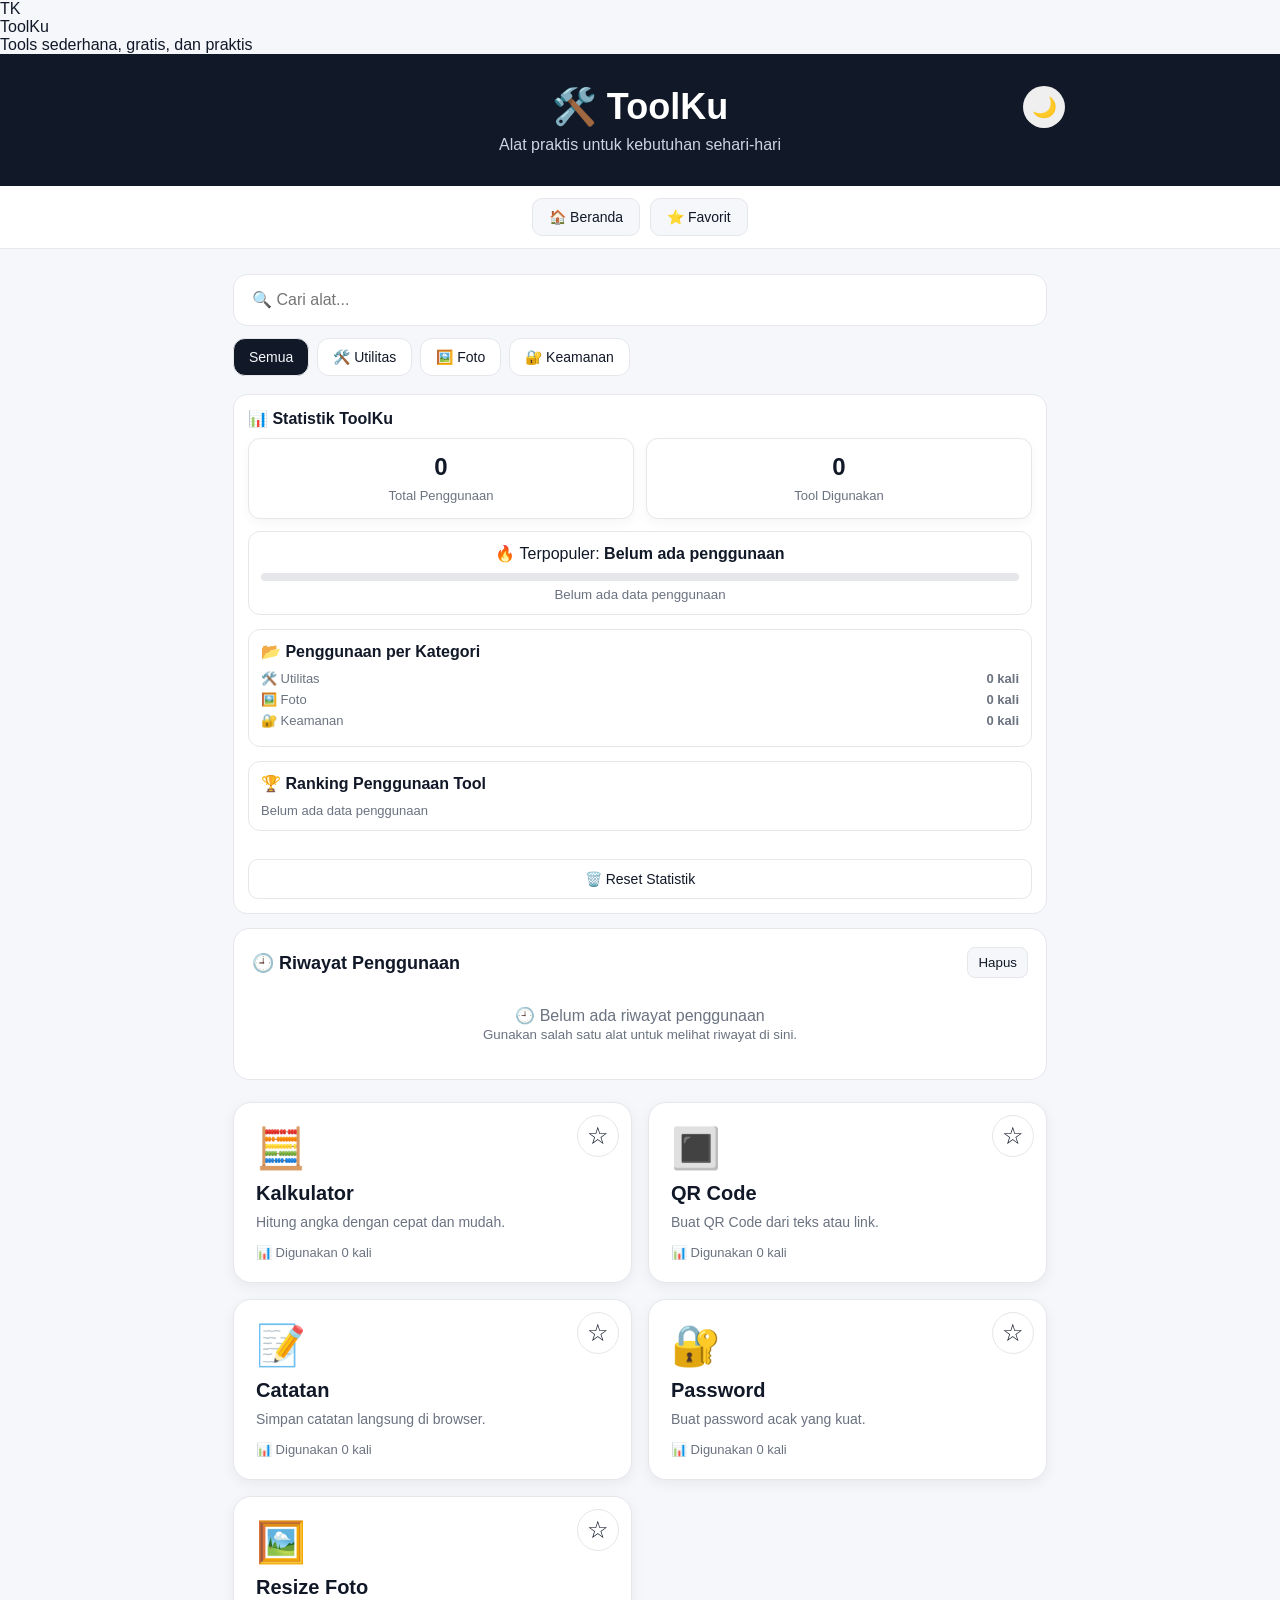
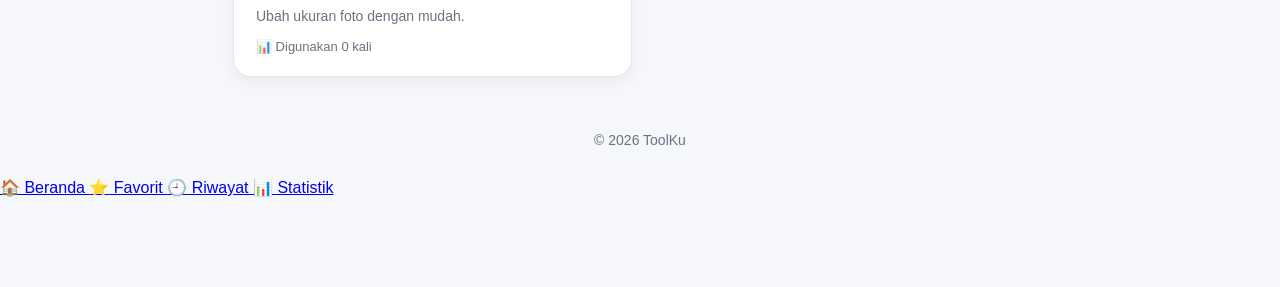
==== index.html @ b7a6a55f "Tambah ranking penggunaan tool" ====
<!DOCTYPE html>
<html lang="id">
<head>
<link rel="manifest" href="manifest.json">
<meta charset="UTF-8">
<meta name="viewport" content="width=device-width, initial-scale=1.0">
<title>ToolKu - Alat Praktis Online</title>

<style>
*{box-sizing:border-box}

:root{
    --bg:#f5f7fb;
    --card:#ffffff;
    --text:#111827;
    --muted:#6b7280;
    --border:#e5e7eb;
    --header:#111827;
}

body.dark{
    --bg:#0f172a;
    --card:#1e293b;
    --text:#f8fafc;
    --muted:#cbd5e1;
    --border:#334155;
    --header:#020617;
}

body{
    margin:0;
    font-family:Arial,sans-serif;
    background:var(--bg);
    color:var(--text);
    transition:.25s;
}

header{
    background:var(--header);
    color:white;
    padding:32px 20px;
    text-align:center;
}

.top{
    max-width:850px;
    margin:auto;
    position:relative;
}

header h1{
    margin:0;
    font-size:36px;
}

header p{
    margin:8px 0 0;
    color:#cbd5e1;
}

#theme{
    position:absolute;
    right:0;
    top:0;
    border:0;
    border-radius:50%;
    width:42px;
    height:42px;
    font-size:20px;
    cursor:pointer;
}

.nav-menu{
    display:flex;
    justify-content:center;
    gap:10px;
    padding:12px 18px;
    background:var(--card);
    border-bottom:1px solid var(--border);
    position:sticky;
    top:0;
    z-index:100;
}

.nav-menu a,
.nav-menu button{
    padding:10px 16px;
    border:1px solid var(--border);
    border-radius:10px;
    background:var(--bg);
    color:var(--text);
    text-decoration:none;
    font-size:14px;
    cursor:pointer;
}

.nav-menu a:hover,
.nav-menu button:hover{
    background:var(--text);
    color:var(--bg);
}

.container{
    max-width:850px;
    margin:auto;
    padding:25px 18px;
}

.search{
    width:100%;
    padding:16px 18px;
    border:1px solid var(--border);
    border-radius:14px;
    font-size:16px;
    margin-bottom:12px;
    outline:none;
    background:var(--card);
    color:var(--text);
}

.filter-favorit{
    width:100%;
    padding:13px;
    margin-bottom:22px;
    border:1px solid var(--border);
    border-radius:12px;
    background:var(--card);
    color:var(--text);
    font-size:15px;
    cursor:pointer;
}

.filter-favorit.aktif{
    background:var(--text);
    color:var(--bg);
}

.kategori{
    display:flex;
    gap:8px;
    overflow-x:auto;
    margin-bottom:14px;
    padding-bottom:4px;
}

.kategori-btn{
    flex:0 0 auto;
    padding:10px 15px;
    border:1px solid var(--border);
    border-radius:12px;
    background:var(--card);
    color:var(--text);
    font-size:14px;
    cursor:pointer;
}

.kategori-btn.aktif{
    background:var(--text);
    color:var(--bg);
}

.terakhir{
    display:none;
    margin-bottom:10px;
    padding:10px 12px;
    border:1px solid var(--border);
    border-radius:10px;
    background:var(--card);
    color:var(--text);
    font-size:13px;
}

.dashboard{
    margin-bottom:14px;
    padding:14px;
    border:1px solid var(--border);
    border-radius:14px;
    background:var(--card);
    color:var(--text);
}

.dashboard h2{
    margin:0 0 10px;
    font-size:16px;
}

.dashboard-grid{
    display:grid;
    grid-template-columns:1fr 1fr;
    gap:12px;
}

.dashboard-card{
    padding:14px;
    border:1px solid var(--border);
    border-radius:12px;
    text-align:center;
    background:var(--card);
    box-shadow:0 4px 12px rgba(0,0,0,.04);
    transition:transform .2s ease, box-shadow .2s ease;
}

.dashboard-card:hover{
    transform:translateY(-2px);
    box-shadow:0 7px 18px rgba(0,0,0,.08);
}

.dashboard-card strong{
    display:block;
    font-size:24px;
    margin-bottom:5px;
}

.dashboard-card span{
    color:var(--muted);
    font-size:13px;
}

.reset-statistik{
    width:100%;
    margin-top:14px;
    padding:11px;
    border:1px solid var(--border);
    border-radius:10px;
    background:var(--card);
    color:var(--text);
    font-size:14px;
    cursor:pointer;
}

.reset-statistik:hover{
    background:var(--text);
    color:var(--bg);
}

.riwayat{
    display:none;
    margin-bottom:22px;
    padding:18px;
    border:1px solid var(--border);
    border-radius:16px;
    background:var(--card);
    color:var(--text);
}

.riwayat-header{
    display:flex;
    justify-content:space-between;
    align-items:center;
    margin-bottom:10px;
}

.riwayat-header h2{
    margin:0;
    font-size:18px;
}

.riwayat-header button{
    border:1px solid var(--border);
    border-radius:8px;
    padding:7px 10px;
    background:var(--bg);
    color:var(--text);
    cursor:pointer;
}

.riwayat-item{
    display:flex;
    justify-content:space-between;
    align-items:center;
    padding:10px 0;
    border-bottom:1px solid var(--border);
}

.riwayat-item:last-child{
    border-bottom:none;
}

.riwayat-item a{
    color:var(--text);
    text-decoration:none;
    font-weight:bold;
}

.riwayat-waktu{
    color:var(--muted);
    font-size:12px;
}

.populer{
    margin-bottom:22px;
    padding:18px;
    border:1px solid var(--border);
    border-radius:16px;
    background:var(--card);
    color:var(--text);
}

.populer h2{
    margin:0 0 14px;
    font-size:18px;
}

.populer-item{
    display:flex;
    justify-content:space-between;
    align-items:center;
    padding:10px 0;
    border-bottom:1px solid var(--border);
}

.populer-item:last-child{
    border-bottom:none;
}

.populer-item a{
    color:var(--text);
    text-decoration:none;
    font-weight:bold;
}

.populer-jumlah{
    color:var(--muted);
    font-size:13px;
}

.tools{
    display:grid;
    grid-template-columns:repeat(2,1fr);
    gap:16px;
}

.tool{
    display:block;
    background:var(--card);
    padding:22px;
    border:1px solid var(--border);
    border-radius:18px;
    text-decoration:none;
    color:var(--text);
    box-shadow:0 4px 14px rgba(0,0,0,.06);
    transition:.2s;
    position:relative;
}

.favorit{
    position:absolute;
    top:12px;
    right:12px;
    width:42px;
    height:42px;
    padding:0;
    margin:0;
    display:flex;
    align-items:center;
    justify-content:center;
    border:1px solid var(--border);
    border-radius:50%;
    background:var(--card);
    color:var(--text);
    font-size:24px;
    line-height:1;
    cursor:pointer;
    z-index:10;
}

.favorit.aktif{
    color:#f59e0b;
}

.tool:hover{
    transform:translateY(-4px);
    box-shadow:0 9px 22px rgba(0,0,0,.12);
}

.icon{
    font-size:40px;
    margin-bottom:10px;
}

.tool h2{
    margin:0 0 7px;
    font-size:20px;
}

.tool p{
    margin:0;
    color:var(--muted);
    font-size:14px;
    line-height:1.5;
}

.statistik{
    margin-top:12px;
    font-size:13px;
    color:var(--muted);
}

footer{
    text-align:center;
    padding:30px 20px;
    color:var(--muted);
    font-size:14px;
}

@media(max-width:600px){
    .nav-menu{
        display:none;
        gap:8px;
        padding:10px 12px;
        position:static;
    }

    .nav-menu a,
    .nav-menu button{
        flex:1;
        text-align:center;
        padding:10px 8px;
        font-size:13px;
    }

    .tools{
        grid-template-columns:1fr;
        gap:12px;
    }

    .tool{
        padding:16px;
        border-radius:16px;
    }

    header h1{
        font-size:30px;
    }

    #theme{
        right:10px;
    }
}

/* Ruang aman untuk bottom navigation */
body{
    padding-bottom:90px;
}
</style>
<link rel="stylesheet" href="splash.css">
<link rel="stylesheet" href="bottom-nav.css">
<style>
html{
    scroll-behavior:smooth;
}
</style>
</head>

<body>
<div id="splashScreen">
    <div class="splash-logo">TK</div>
    <div class="splash-title">ToolKu</div>
    <div class="splash-text">Tools sederhana, gratis, dan praktis</div>
</div>

<header>
<div class="top">
    <button id="theme" onclick="ubahTema()">🌙</button>
    <h1>🛠️ ToolKu</h1>
    <p>Alat praktis untuk kebutuhan sehari-hari</p>
</div>
</header>

<nav class="nav-menu">
    <a href="index.html">🏠 Beranda</a>
    <button onclick="tampilkanFavorit()">⭐ Favorit</button>
</nav>

<div class="container">

<input
    type="text"
    id="search"
    class="search"
    placeholder="🔍 Cari alat..."
    oninput="cariTool()"
>

<div class="kategori">
    <button class="kategori-btn aktif" onclick="filterKategori('semua', this)">Semua</button>
    <button class="kategori-btn" onclick="filterKategori('utilitas', this)">🛠️ Utilitas</button>
    <button class="kategori-btn" onclick="filterKategori('foto', this)">🖼️ Foto</button>
    <button class="kategori-btn" onclick="filterKategori('keamanan', this)">🔐 Keamanan</button>
</div>

<a id="terakhir" class="terakhir" href="#"></a>

<div id="dashboard" class="dashboard">
    <h2>📊 Statistik ToolKu</h2>
    <div class="dashboard-grid">
        <div class="dashboard-card">
            <strong id="totalPenggunaan">0</strong>
            <span>Total Penggunaan</span>
        </div>
        <div class="dashboard-card">
            <strong id="jumlahToolDipakai">0</strong>
            <span>Tool Digunakan</span>
        </div>
    </div>

    <div id="toolTerpopulerDashboard" style="margin:12px 0 14px;padding:12px;border:1px solid var(--border);border-radius:12px;text-align:center;color:var(--text);">
        🔥 Terpopuler: <strong>Belum ada penggunaan</strong>
        <div style="margin-top:10px;height:8px;border-radius:8px;background:var(--border);overflow:hidden;">
            <div id="progressToolTerpopuler" style="width:0%;height:100%;border-radius:8px;background:currentColor;transition:width .3s ease;"></div>
        </div>
        <small id="persentaseToolTerpopuler" style="display:block;margin-top:6px;color:var(--muted);">Belum ada data penggunaan</small>
    </div>

    <div id="statistikKategori" style="margin:12px 0 14px;padding:12px;border:1px solid var(--border);border-radius:12px;color:var(--text);">
        <strong>📂 Penggunaan per Kategori</strong>
        <div id="daftarStatistikKategori" style="margin-top:10px;color:var(--muted);font-size:13px;">
            Belum ada data penggunaan
        </div>
    </div>

    <div id="rankingToolDashboard" style="margin:12px 0 14px;padding:12px;border:1px solid var(--border);border-radius:12px;color:var(--text);">
        <strong>🏆 Ranking Penggunaan Tool</strong>
        <div id="daftarRankingTool" style="margin-top:10px;color:var(--muted);font-size:13px;">
            Belum ada data penggunaan
        </div>
    </div>

    <button class="reset-statistik" onclick="resetStatistik()">
        🗑️ Reset Statistik
    </button>
</div>

<div id="riwayat" class="riwayat">
    <div class="riwayat-header">
        <h2>🕘 Riwayat Penggunaan</h2>
        <button onclick="hapusRiwayat()">Hapus</button>
    </div>
    <div id="daftarRiwayat"></div>
</div>

<div id="populer" class="populer">
    <h2>🔥 Paling Sering Digunakan</h2>
    <div id="daftarPopuler"></div>
</div>

<div id="pesanTidakDitemukan" style="display:none;text-align:center;padding:25px 15px;color:var(--muted);">
    🔎 Alat tidak ditemukan<br>
    <small>Coba kata kunci lain.</small>
</div>

<div class="tools">

<a href="kalkulator.html" class="tool" data-kategori="utilitas" onclick="catatToolTerakhir('Kalkulator')">
    <button class="favorit" onclick="event.preventDefault(); event.stopPropagation(); toggleFavorit('kalkulator.html', this)">☆</button>
    <div class="icon">🧮</div>
    <h2>Kalkulator</h2>
    <p>Hitung angka dengan cepat dan mudah.</p>
    <div class="statistik" data-statistik="Kalkulator"></div>
</a>

<a href="qrcode.html" class="tool" data-kategori="utilitas" onclick="catatToolTerakhir('QR Code')">
    <button class="favorit" onclick="event.preventDefault(); event.stopPropagation(); toggleFavorit('qrcode.html', this)">☆</button>
    <div class="icon">🔳</div>
    <h2>QR Code</h2>
    <p>Buat QR Code dari teks atau link.</p>
    <div class="statistik" data-statistik="QR Code"></div>
</a>

<a href="catatan.html" class="tool" data-kategori="utilitas" onclick="catatToolTerakhir('Catatan')">
    <button class="favorit" onclick="event.preventDefault(); event.stopPropagation(); toggleFavorit('catatan.html', this)">☆</button>
    <div class="icon">📝</div>
    <h2>Catatan</h2>
    <p>Simpan catatan langsung di browser.</p>
    <div class="statistik" data-statistik="Catatan"></div>
</a>

<a href="password.html" class="tool" data-kategori="keamanan" onclick="catatToolTerakhir('Password')">
    <button class="favorit" onclick="event.preventDefault(); event.stopPropagation(); toggleFavorit('password.html', this)">☆</button>
    <div class="icon">🔐</div>
    <h2>Password</h2>
    <p>Buat password acak yang kuat.</p>
    <div class="statistik" data-statistik="Password"></div>
</a>

<a href="resize.html" class="tool" data-kategori="foto" onclick="catatToolTerakhir('Resize Foto')">
    <button class="favorit" onclick="event.preventDefault(); event.stopPropagation(); toggleFavorit('resize.html', this)">☆</button>
    <div class="icon">🖼️</div>
    <h2>Resize Foto</h2>
    <p>Ubah ukuran foto dengan mudah.</p>
    <div class="statistik" data-statistik="Resize Foto"></div>
</a>

</div>
</div>

<footer>
© 2026 ToolKu
</footer>

<script>
if ("serviceWorker" in navigator) {
    window.addEventListener("load", function() {
        navigator.serviceWorker.register("./service-worker.js")
            .then(function(registration) {
                console.log("ToolKu Service Worker aktif");
                registration.update();
            })
            .catch(function(error) {
                console.error("Service Worker gagal:", error);
            });
    });
}
function aktifkanNav(tombol){
    document.querySelectorAll(".bottom-nav a").forEach(function(item){
        item.classList.remove("active");
    });

    tombol.classList.add("active");
}

window.addEventListener("scroll", function(){
    if(window.scrollY < 50){
        document.querySelectorAll(".bottom-nav a").forEach(function(item, index){
            item.classList.toggle("active", index === 0);
        });
    }
});

function catatToolTerakhir(nama){
    localStorage.setItem("toolTerakhir", nama);

    let riwayat = JSON.parse(
        localStorage.getItem("riwayatTool") || "[]"
    );

    let waktuSekarang = new Date().toLocaleTimeString("id-ID", {
        hour: "2-digit",
        minute: "2-digit"
    });

    if(riwayat.length > 0 && riwayat[0].nama === nama){
        riwayat[0].waktu = waktuSekarang;
    } else {
        riwayat.unshift({
            nama: nama,
            waktu: waktuSekarang
        });
    }

    riwayat = riwayat.slice(0, 10);

    localStorage.setItem(
        "riwayatTool",
        JSON.stringify(riwayat)
    );

    let statistik = JSON.parse(
        localStorage.getItem("statistikTool") || "{}"
    );

    statistik[nama] = (statistik[nama] || 0) + 1;

    localStorage.setItem(
        "statistikTool",
        JSON.stringify(statistik)
    );
}

function resetStatistik(){
    let yakin = confirm(
        "Yakin ingin menghapus semua statistik penggunaan?"
    );

    if(!yakin){
        return;
    }

    localStorage.removeItem("statistikTool");

    tampilkanDashboard();
    tampilkanStatistik();
    tampilkanPopuler();

    alert("Statistik berhasil direset.");
}

function tampilkanRiwayat(){
    let riwayat = JSON.parse(
        localStorage.getItem("riwayatTool") || "[]"
    );

    let kotak = document.getElementById("riwayat");
    let daftar = document.getElementById("daftarRiwayat");

    if(!kotak || !daftar){
        return;
    }

    if(riwayat.length === 0){
        kotak.style.display = "block";
        daftar.innerHTML =
            "<div style='text-align:center;padding:18px 12px;color:var(--muted);'>" +
            "🕘 Belum ada riwayat penggunaan<br>" +
            "<small>Gunakan salah satu alat untuk melihat riwayat di sini.</small>" +
            "</div>";
        return;
    }

    let tujuan = {
        "Kalkulator": "kalkulator.html",
        "QR Code": "qrcode.html",
        "Catatan": "catatan.html",
        "Password": "password.html",
        "Resize Foto": "resize.html"
    };

    let ikon = {
        "Kalkulator": "🧮",
        "QR Code": "🔳",
        "Catatan": "📝",
        "Password": "🔐",
        "Resize Foto": "🖼️"
    };

    kotak.style.display = "block";
    daftar.innerHTML = "";

    riwayat.forEach(function(item, index){
        let baris = document.createElement("div");
        baris.className = "riwayat-item";

        baris.innerHTML =
            "<a href='" + (tujuan[item.nama] || "#") + "'>" +
            (index + 1) + ". " +
            (ikon[item.nama] || "🛠️") + " " +
            item.nama +
            "</a>" +
            "<span class='riwayat-waktu'>" +
            item.waktu +
            "</span>";

        daftar.appendChild(baris);
    });
}

function hapusRiwayat(){
    if(!confirm("Hapus semua riwayat penggunaan?")){
        return;
    }

    localStorage.removeItem("riwayatTool");
    tampilkanRiwayat();
}

function tampilkanDashboard(){
    let statistik = JSON.parse(
        localStorage.getItem("statistikTool") || "{}"
    );

    let total = 0;
    let jumlahTool = 0;

    Object.keys(statistik).forEach(function(nama){
        let jumlah = statistik[nama] || 0;

        if(jumlah > 0){
            total += jumlah;
            jumlahTool++;
        }
    });

    let totalElemen = document.getElementById("totalPenggunaan");
    let jumlahElemen = document.getElementById("jumlahToolDipakai");

    if(totalElemen){
        totalElemen.textContent = total;
    }

    if(jumlahElemen){
        jumlahElemen.textContent = jumlahTool;
    }

    let statistikKategoriElemen = document.getElementById("daftarStatistikKategori");

    if(statistikKategoriElemen){
        let kategori = {
            "🛠️ Utilitas": ["Kalkulator", "QR Code", "Catatan"],
            "🖼️ Foto": ["Resize Foto"],
            "🔐 Keamanan": ["Password"]
        };

        let hasilKategori = [];

        Object.keys(kategori).forEach(function(namaKategori){
            let totalKategori = 0;

            kategori[namaKategori].forEach(function(namaTool){
                totalKategori += statistik[namaTool] || 0;
            });

            hasilKategori.push(
                "<div style='display:flex;justify-content:space-between;margin:6px 0;'>" +
                "<span>" + namaKategori + "</span>" +
                "<strong>" + totalKategori + " kali</strong>" +
                "</div>"
            );
        });

        statistikKategoriElemen.innerHTML = hasilKategori.join("");
    }

    let rankingToolElemen = document.getElementById("daftarRankingTool");

    if(rankingToolElemen){
        let ranking = Object.keys(statistik)
            .filter(function(nama){
                return (statistik[nama] || 0) > 0;
            })
            .sort(function(a, b){
                return (statistik[b] || 0) - (statistik[a] || 0);
            });

        if(ranking.length === 0){
            rankingToolElemen.innerHTML = "Belum ada data penggunaan";
        } else {
            rankingToolElemen.innerHTML = ranking.map(function(nama, index){
                let ikon =
                    index === 0 ? "🥇" :
                    index === 1 ? "🥈" :
                    index === 2 ? "🥉" : "";

                return "<div style='display:flex;justify-content:space-between;align-items:center;margin:7px 0;gap:10px;'>" +
                    "<span>" + ikon + " " + (index + 1) + ". " + nama + "</span>" +
                    "<strong>" + statistik[nama] + " kali</strong>" +
                    "</div>";
            }).join("");
        }
    }

    let terpopulerElemen = document.getElementById("toolTerpopulerDashboard");

    if(terpopulerElemen){
        let namaTerpopuler = null;
        let jumlahTerpopuler = 0;

        Object.keys(statistik).forEach(function(nama){
            let jumlah = statistik[nama] || 0;

            if(jumlah > jumlahTerpopuler){
                namaTerpopuler = nama;
                jumlahTerpopuler = jumlah;
            }
        });

        terpopulerElemen.innerHTML = namaTerpopuler
            ? "🔥 Terpopuler: <strong>" + namaTerpopuler + "</strong> — " + jumlahTerpopuler + " kali" +
              "<div style='margin-top:10px;height:8px;border-radius:8px;background:var(--border);overflow:hidden;'>" +
              "<div id='progressToolTerpopuler' style='width:0%;height:100%;border-radius:8px;background:currentColor;transition:width .3s ease;'></div>" +
              "</div>" +
              "<small id='persentaseToolTerpopuler' style='display:block;margin-top:6px;color:var(--muted);'>0% dari total penggunaan</small>"
            : "🔥 Terpopuler: <strong>Belum ada penggunaan</strong>" +
              "<div style='margin-top:10px;height:8px;border-radius:8px;background:var(--border);overflow:hidden;'>" +
              "<div id='progressToolTerpopuler' style='width:0%;height:100%;border-radius:8px;background:currentColor;'></div>" +
              "</div>" +
              "<small id='persentaseToolTerpopuler' style='display:block;margin-top:6px;color:var(--muted);'>Belum ada data penggunaan</small>";

        if(namaTerpopuler && total > 0){
            let persentase = Math.round((jumlahTerpopuler / total) * 100);
            let progress = document.getElementById("progressToolTerpopuler");
            let label = document.getElementById("persentaseToolTerpopuler");

            if(progress){
                progress.style.width = persentase + "%";
            }

            if(label){
                label.textContent = persentase + "% dari total penggunaan";
            }
        }
    }
}

function tampilkanPopuler(){
    let statistik = JSON.parse(
        localStorage.getItem("statistikTool") || "{}"
    );

    let tujuan = {
        "Kalkulator": "kalkulator.html",
        "QR Code": "qrcode.html",
        "Catatan": "catatan.html",
        "Password": "password.html",
        "Resize Foto": "resize.html"
    };

    let ikon = {
        "Kalkulator": "🧮",
        "QR Code": "🔳",
        "Catatan": "📝",
        "Password": "🔐",
        "Resize Foto": "🖼️"
    };

    let data = Object.keys(statistik)
        .filter(function(nama){
            return tujuan[nama] && statistik[nama] > 0;
        })
        .sort(function(a, b){
            return statistik[b] - statistik[a];
        })
        .slice(0, 3);

    let kotak = document.getElementById("populer");
    let daftar = document.getElementById("daftarPopuler");

    if(!kotak || !daftar){
        return;
    }

    if(data.length === 0){
        kotak.style.display = "none";
        return;
    }

    kotak.style.display = "block";
    daftar.innerHTML = "";

    data.forEach(function(nama, index){
        let item = document.createElement("div");
        item.className = "populer-item";

        item.innerHTML =
            "<a href='" + tujuan[nama] + "'>" +
            (index + 1) + ". " + ikon[nama] + " " + nama +
            "</a>" +
            "<span class='populer-jumlah'>" +
            statistik[nama] + " kali" +
            "</span>";

        daftar.appendChild(item);
    });
}

function tampilkanStatistik(){
    let statistik = JSON.parse(
        localStorage.getItem("statistikTool") || "{}"
    );

    document.querySelectorAll(".statistik").forEach(function(elemen){
        let nama = elemen.dataset.statistik;
        let jumlah = statistik[nama] || 0;

        elemen.textContent = "📊 Digunakan " + jumlah + " kali";
    });
}

function tampilkanToolTerakhir(){
    let nama = localStorage.getItem("toolTerakhir");
    let kotak = document.getElementById("terakhir");

    if(!nama || !kotak){
        return;
    }

    let tujuan = {
        "Kalkulator": "kalkulator.html",
        "QR Code": "qrcode.html",
        "Catatan": "catatan.html",
        "Password": "password.html",
        "Resize Foto": "resize.html"
    };

    kotak.innerHTML = "🕘 Terakhir digunakan: <strong>" + nama + "</strong>";
    kotak.href = tujuan[nama] || "#";
    kotak.style.display = "block";
}

function filterKategori(kategori, tombol){
    modeFavorit = false;

    let filterFavorit = document.getElementById("filterFavorit");
    if(filterFavorit){
        filterFavorit.classList.remove("aktif");
        filterFavorit.textContent = "⭐ Favorit Saya";
    }

    document.querySelectorAll(".kategori-btn").forEach(function(btn){
        btn.classList.remove("aktif");
    });

    tombol.classList.add("aktif");

    let tools = document.querySelectorAll(".tool");

    tools.forEach(function(tool){
        if(kategori === "semua"){
            tool.style.display = "block";
        } else {
            tool.style.display =
                tool.dataset.kategori === kategori ? "block" : "none";
        }
    });

    let adaHasil = Array.from(tools).some(function(tool){
        return tool.style.display !== "none";
    });

    document.getElementById("pesanTidakDitemukan").style.display =
        adaHasil ? "none" : "block";
}

function cariTool(){
    let input = document.getElementById("search").value.toLowerCase();
    let tools = document.querySelectorAll(".tool");

    let kategoriAktif = document.querySelector(".kategori-btn.aktif");
    let kategori = kategoriAktif
        ? kategoriAktif.getAttribute("onclick").match(/'([^']+)'/)[1]
        : "semua";

    let favorit = JSON.parse(localStorage.getItem("favoritTool") || "[]");

    tools.forEach(function(tool){
        let text = tool.innerText.toLowerCase();
        let cocokSearch = text.includes(input);
        let cocokKategori =
            kategori === "semua" ||
            tool.dataset.kategori === kategori;

        let tombolFavorit = tool.querySelector(".favorit");
        let onclick = tombolFavorit
            ? tombolFavorit.getAttribute("onclick")
            : "";
        let cocok = onclick.match(/toggleFavorit\('([^']+)'/);

        let cocokFavorit =
            !modeFavorit ||
            (cocok && favorit.includes(cocok[1]));

        tool.style.display =
            cocokSearch && cocokKategori && cocokFavorit
            ? "block"
            : "none";
    });

    let adaHasil = Array.from(tools).some(function(tool){
        return tool.style.display !== "none";
    });

    document.getElementById("pesanTidakDitemukan").style.display =
        adaHasil ? "none" : "block";
}

function toggleFavorit(nama, tombol){
    let favorit = JSON.parse(localStorage.getItem("favoritTool") || "[]");

    if(favorit.includes(nama)){
        favorit = favorit.filter(function(item){
            return item !== nama;
        });
        tombol.textContent = "☆";
        tombol.classList.remove("aktif");
    } else {
        favorit.push(nama);
        tombol.textContent = "★";
        tombol.classList.add("aktif");
    }

    localStorage.setItem("favoritTool", JSON.stringify(favorit));

    if(typeof modeFavorit !== "undefined" && modeFavorit){
        tampilkanFavoritAktif();
    }
}

function muatFavorit(){
    let favorit = JSON.parse(localStorage.getItem("favoritTool") || "[]");

    document.querySelectorAll(".favorit").forEach(function(tombol){
        let onclick = tombol.getAttribute("onclick");
        let cocok = onclick.match(/toggleFavorit\('([^']+)'/);

        if(cocok && favorit.includes(cocok[1])){
            tombol.textContent = "★";
            tombol.classList.add("aktif");
        }
    });
}

muatFavorit();

let modeFavorit = false;

function tampilkanFavoritAktif(){
    let favorit = JSON.parse(localStorage.getItem("favoritTool") || "[]");

    document.querySelectorAll(".tool").forEach(function(tool){
        let tombolFavorit = tool.querySelector(".favorit");
        let onclick = tombolFavorit ? tombolFavorit.getAttribute("onclick") : "";
        let cocok = onclick.match(/toggleFavorit\('([^']+)'/);

        tool.style.display =
            cocok && favorit.includes(cocok[1]) ? "block" : "none";
    });
}

function tampilkanFavorit(){
    modeFavorit = !modeFavorit;

    let favorit = JSON.parse(localStorage.getItem("favoritTool") || "[]");

    document.querySelectorAll(".tool").forEach(function(tool){
        let tombolFavorit = tool.querySelector(".favorit");
        let onclick = tombolFavorit ? tombolFavorit.getAttribute("onclick") : "";
        let cocok = onclick.match(/toggleFavorit\('([^']+)'/);

        if(modeFavorit){
            tool.style.display =
                cocok && favorit.includes(cocok[1]) ? "block" : "none";
        } else {
            tool.style.display = "block";
        }
    });

    let navFavorit = document.querySelector(".nav-menu button");

    if(navFavorit){
        navFavorit.classList.toggle("aktif", modeFavorit);
        navFavorit.textContent = modeFavorit ? "⭐ Semua Tool" : "⭐ Favorit";
    }

    let bottomNav = document.querySelectorAll(".bottom-nav a");

    bottomNav.forEach(function(item, index){
        item.classList.toggle("active", modeFavorit ? index === 1 : index === 0);
    });
}

function ubahTema(){
    document.body.classList.toggle("dark");

    let gelap = document.body.classList.contains("dark");

    localStorage.setItem("tema", gelap ? "dark" : "light");

    let tombol=document.getElementById("theme");

    tombol.textContent = gelap ? "☀️" : "🌙";
}

function terapkanTema(){
    let gelap = localStorage.getItem("tema") === "dark";

    document.body.classList.toggle("dark", gelap);

    let tombol = document.getElementById("theme");

    if(tombol){
        tombol.textContent = gelap ? "☀️" : "🌙";
    }
}

terapkanTema();
tampilkanRiwayat();
tampilkanDashboard();
tampilkanStatistik();
tampilkanPopuler();
tampilkanToolTerakhir();

window.addEventListener("pageshow", terapkanTema);
</script>

<nav class="bottom-nav">
    <a href="javascript:window.scrollTo({top:0, behavior:'smooth'})" class="active" onclick="aktifkanNav(this)">
        <span>🏠</span>
        Beranda
    </a>
    <a href="javascript:tampilkanFavorit()" onclick="aktifkanNav(this)">
        <span>⭐</span>
        Favorit
    </a>
    <a href="#riwayat" onclick="aktifkanNav(this)">
        <span>🕘</span>
        Riwayat
    </a>
    <a href="#dashboard" onclick="aktifkanNav(this)">
        <span>📊</span>
        Statistik
    </a>
</nav>
<script>
const bagianNav = [
    {id: "dashboard", index: 3},
    {id: "riwayat", index: 2}
];

const observerNav = new IntersectionObserver(function(entries){
    if(window.scrollY < 50){
        document.querySelectorAll(".bottom-nav a").forEach(function(item, i){
            item.classList.toggle("active", i === 0);
        });
        return;
    }

    entries.forEach(function(entry){
        if(entry.isIntersecting){
            const index = entry.target.dataset.navIndex;
            document.querySelectorAll(".bottom-nav a").forEach(function(item, i){
                item.classList.toggle("active", i == index);
            });
        }
    });
}, {threshold: 0.35});

bagianNav.forEach(function(item){
    const el = document.getElementById(item.id);
    if(el){
        el.dataset.navIndex = item.index;
        observerNav.observe(el);
    }
});
</script>

</body>
</html>


<script>
window.addEventListener("load", function(){
    setTimeout(function(){
        const splash = document.getElementById("splashScreen");
        if(splash){
            splash.classList.add("hide");
        }
    }, 700);
});
</script>
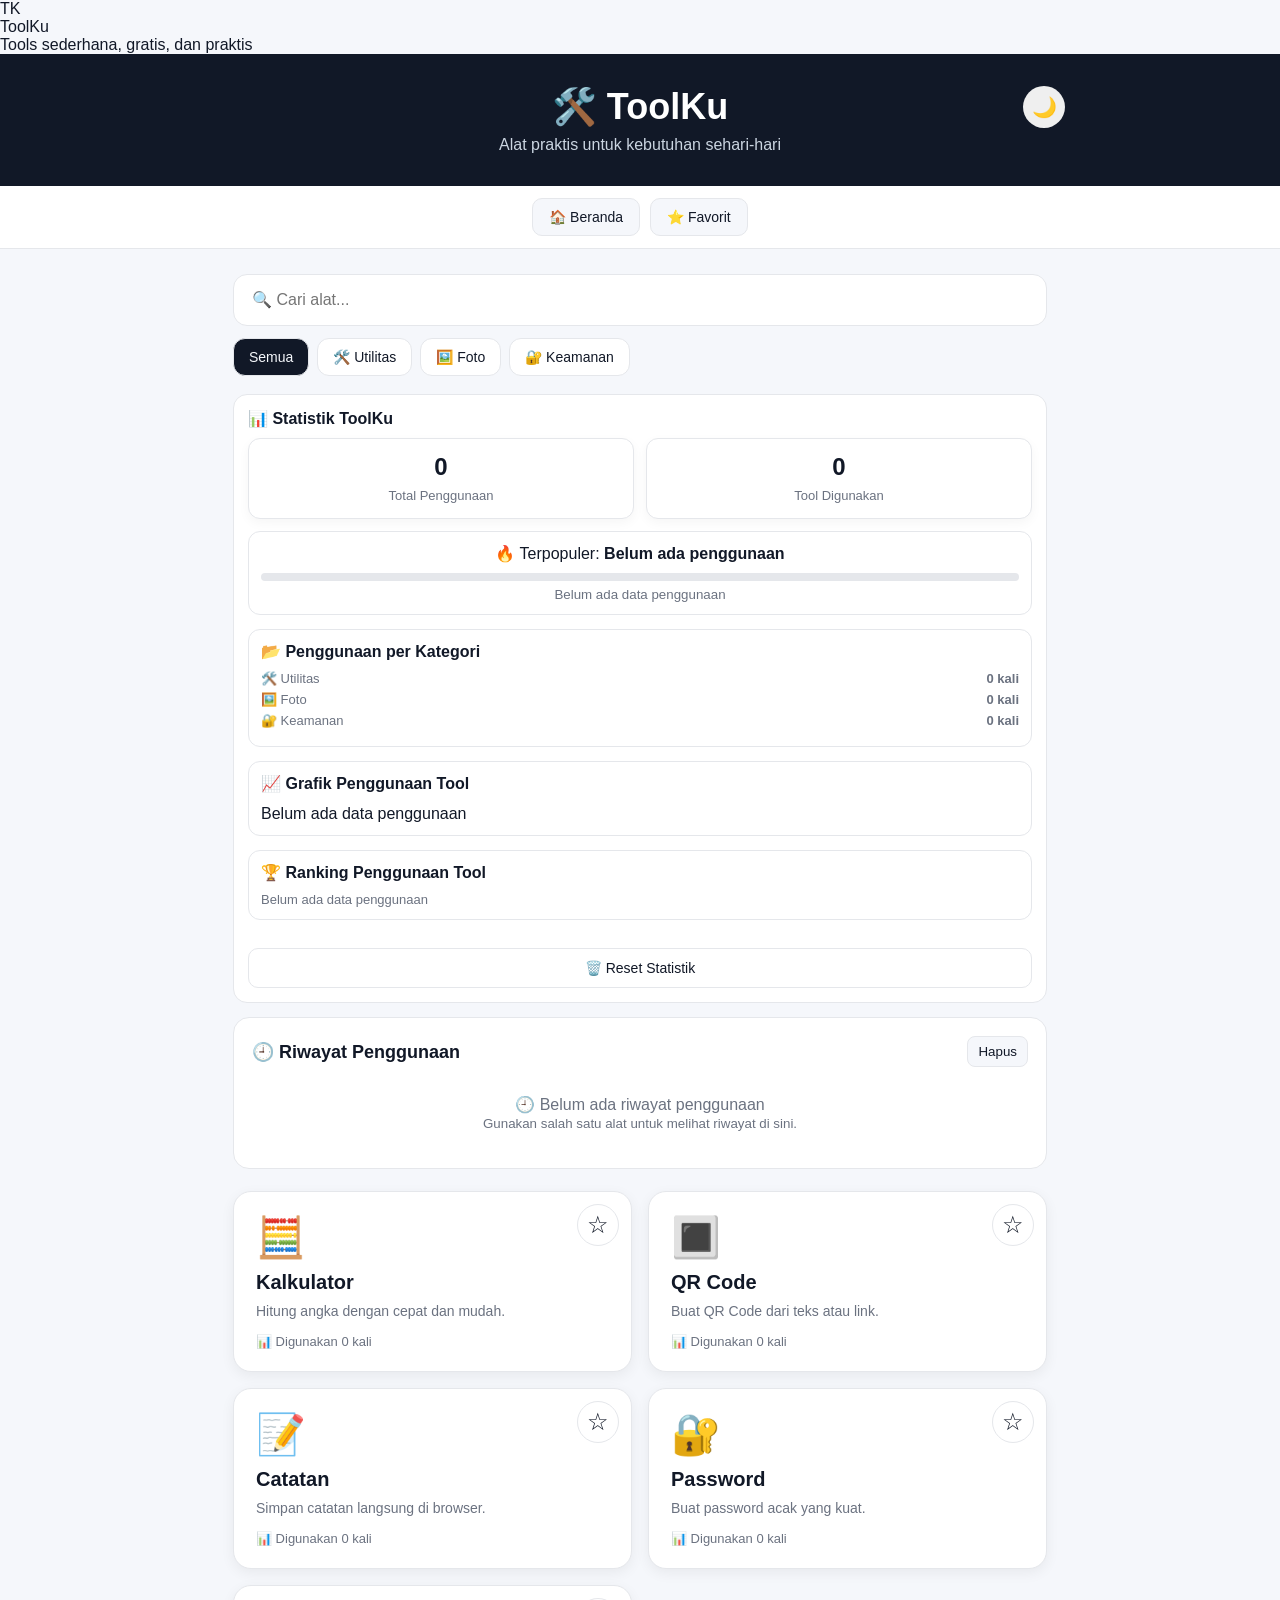
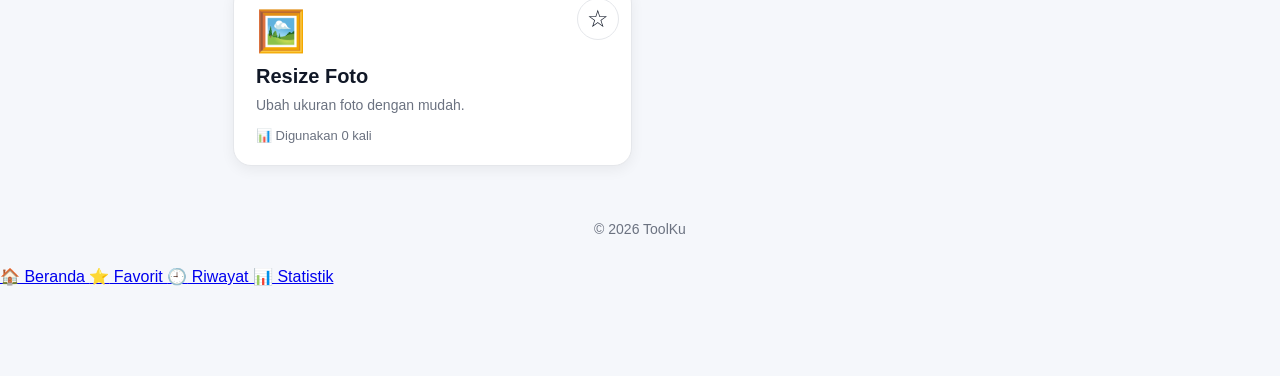
==== commit d9e67a00: "Tambah grafik penggunaan tool" ====
--- a/index.html
+++ b/index.html
@@ -519,6 +519,13 @@
         </div>
     </div>
 
+    <div id="grafikPenggunaanTool" style="margin:12px 0 14px;padding:12px;border:1px solid var(--border);border-radius:12px;color:var(--text);">
+        <strong>📈 Grafik Penggunaan Tool</strong>
+        <div id="barGrafikTool" style="margin-top:12px;">
+            Belum ada data penggunaan
+        </div>
+    </div>
+
     <div id="rankingToolDashboard" style="margin:12px 0 14px;padding:12px;border:1px solid var(--border);border-radius:12px;color:var(--text);">
         <strong>🏆 Ranking Penggunaan Tool</strong>
         <div id="daftarRankingTool" style="margin-top:10px;color:var(--muted);font-size:13px;">
@@ -808,6 +815,39 @@
         });
 
         statistikKategoriElemen.innerHTML = hasilKategori.join("");
+    }
+
+    let grafikToolElemen = document.getElementById("barGrafikTool");
+
+    if(grafikToolElemen){
+        let dataGrafik = Object.keys(statistik)
+            .filter(function(nama){
+                return (statistik[nama] || 0) > 0;
+            })
+            .sort(function(a, b){
+                return (statistik[b] || 0) - (statistik[a] || 0);
+            });
+
+        if(dataGrafik.length === 0){
+            grafikToolElemen.innerHTML = "Belum ada data penggunaan";
+        } else {
+            let nilaiMaksimum = statistik[dataGrafik[0]] || 1;
+
+            grafikToolElemen.innerHTML = dataGrafik.map(function(nama){
+                let jumlah = statistik[nama] || 0;
+                let persen = Math.round((jumlah / nilaiMaksimum) * 100);
+
+                return "<div style='margin:9px 0;'>" +
+                    "<div style='display:flex;justify-content:space-between;gap:10px;margin-bottom:4px;'>" +
+                    "<span>" + nama + "</span>" +
+                    "<strong>" + jumlah + "</strong>" +
+                    "</div>" +
+                    "<div style='height:8px;border-radius:8px;background:var(--border);overflow:hidden;'>" +
+                    "<div style='width:" + persen + "%;height:100%;border-radius:8px;background:currentColor;transition:width .3s ease;'></div>" +
+                    "</div>" +
+                    "</div>";
+            }).join("");
+        }
     }
 
     let rankingToolElemen = document.getElementById("daftarRankingTool");
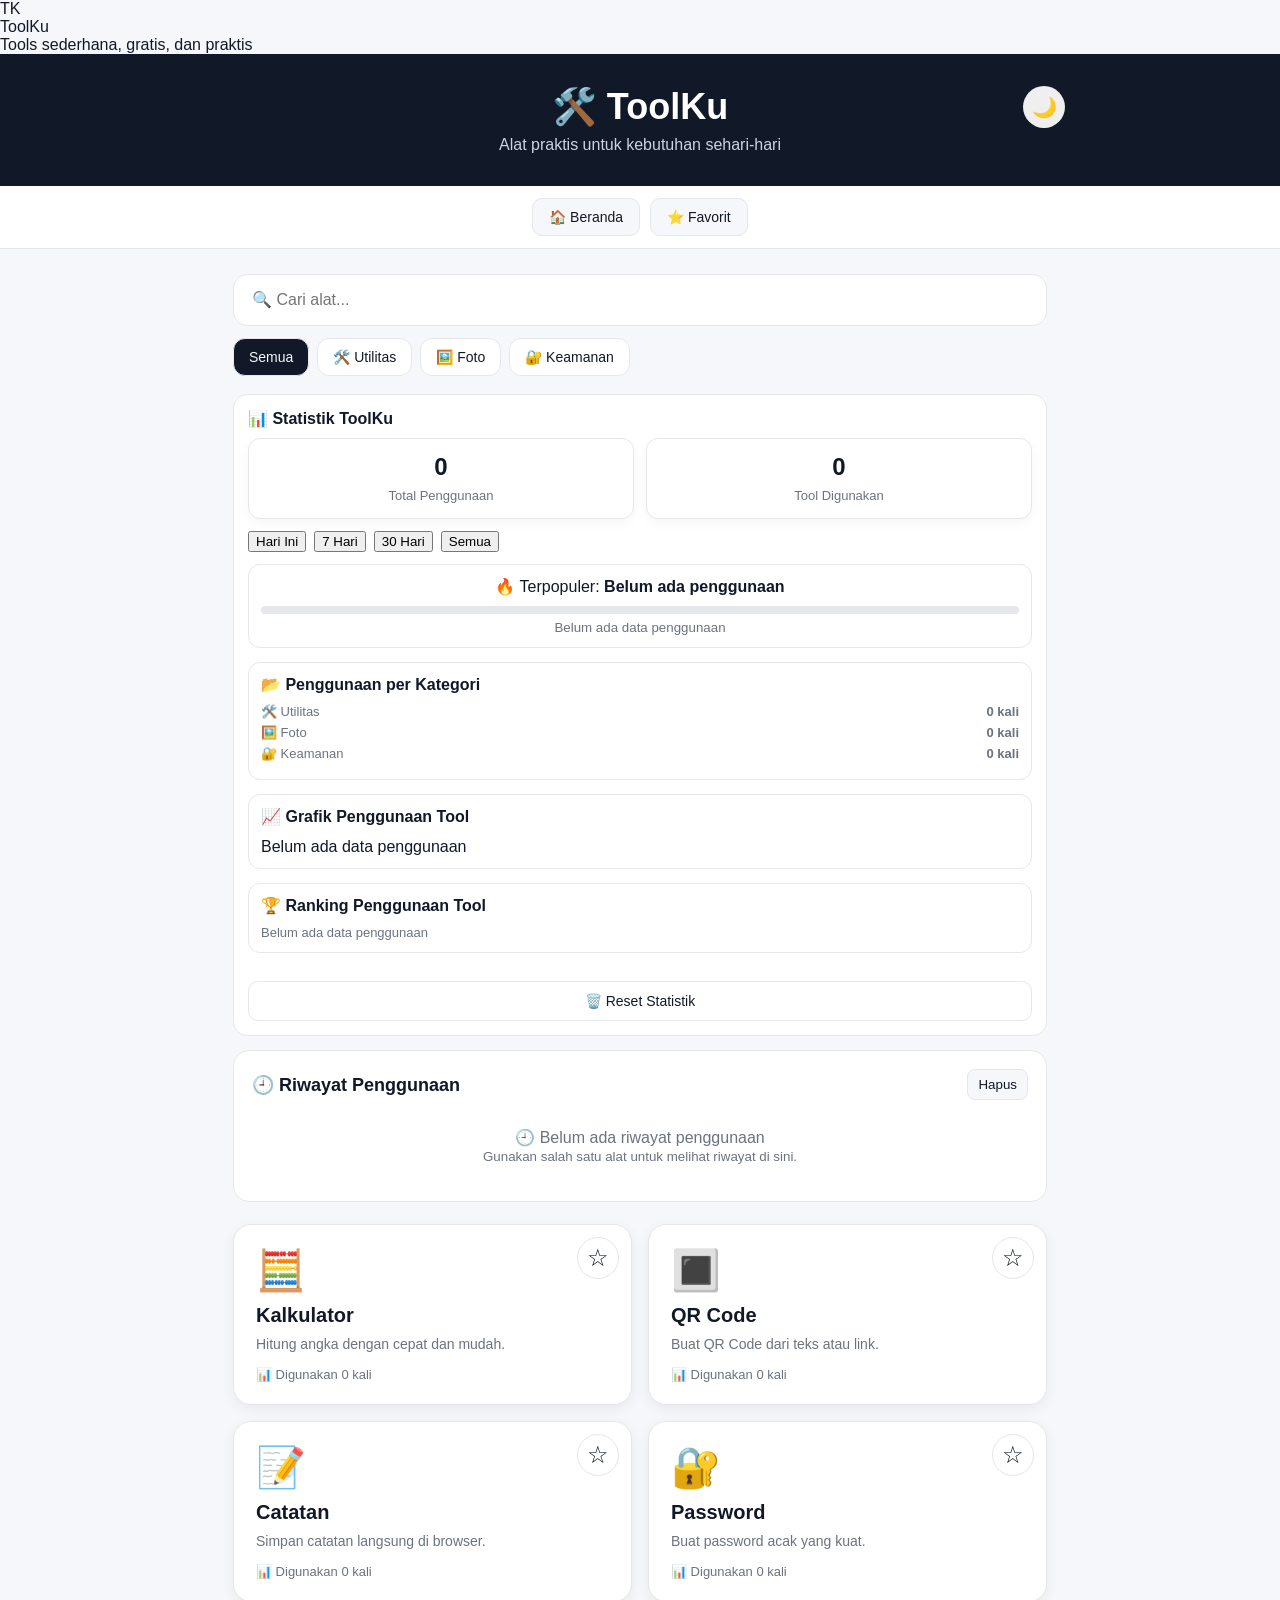
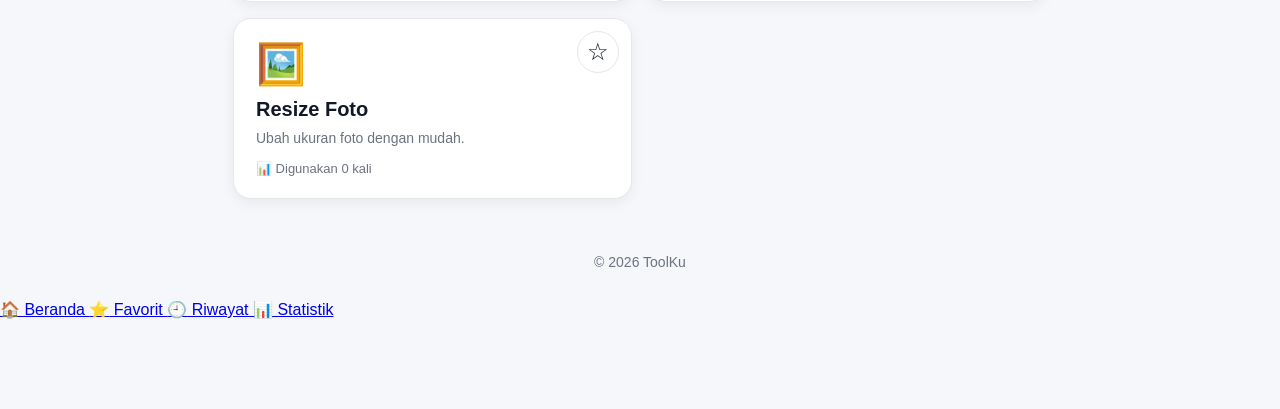
==== commit bc51ea94: "Tambah filter periode statistik" ====
--- a/index.html
+++ b/index.html
@@ -504,6 +504,13 @@
         </div>
     </div>
 
+    <div id="filterPeriodeStatistik" style="display:flex;gap:8px;flex-wrap:wrap;margin:12px 0;">
+        <button type="button" onclick="pilihPeriodeStatistik('hari')" class="periode-btn aktif">Hari Ini</button>
+        <button type="button" onclick="pilihPeriodeStatistik('7hari')" class="periode-btn">7 Hari</button>
+        <button type="button" onclick="pilihPeriodeStatistik('30hari')" class="periode-btn">30 Hari</button>
+        <button type="button" onclick="pilihPeriodeStatistik('semua')" class="periode-btn">Semua</button>
+    </div>
+
     <div id="toolTerpopulerDashboard" style="margin:12px 0 14px;padding:12px;border:1px solid var(--border);border-radius:12px;text-align:center;color:var(--text);">
         🔥 Terpopuler: <strong>Belum ada penggunaan</strong>
         <div style="margin-top:10px;height:8px;border-radius:8px;background:var(--border);overflow:hidden;">
@@ -634,7 +641,26 @@
     }
 });
 
+function catatWaktuPenggunaan(nama){
+    let log = JSON.parse(
+        localStorage.getItem("logPenggunaanTool") || "[]"
+    );
+
+    log.unshift({
+        nama: nama,
+        waktu: new Date().toISOString()
+    });
+
+    log = log.slice(0, 500);
+
+    localStorage.setItem(
+        "logPenggunaanTool",
+        JSON.stringify(log)
+    );
+}
+
 function catatToolTerakhir(nama){
+    catatWaktuPenggunaan(nama);
     localStorage.setItem("toolTerakhir", nama);
 
     let riwayat = JSON.parse(
@@ -760,10 +786,59 @@
     tampilkanRiwayat();
 }
 
-function tampilkanDashboard(){
-    let statistik = JSON.parse(
+let periodeStatistikAktif = "hari";
+
+function ambilStatistikPeriode(periode){
+    let semuaStatistik = JSON.parse(
         localStorage.getItem("statistikTool") || "{}"
     );
+
+    if(periode === "semua"){
+        return semuaStatistik;
+    }
+
+    let log = JSON.parse(
+        localStorage.getItem("logPenggunaanTool") || "[]"
+    );
+
+    let sekarang = Date.now();
+    let batas = periode === "hari"
+        ? sekarang - (24 * 60 * 60 * 1000)
+        : sekarang - (parseInt(periode) * 24 * 60 * 60 * 1000);
+
+    let hasil = {};
+
+    log.forEach(function(item){
+        let waktu = new Date(item.waktu).getTime();
+
+        if(!isNaN(waktu) && waktu >= batas && waktu <= sekarang){
+            hasil[item.nama] = (hasil[item.nama] || 0) + 1;
+        }
+    });
+
+    return hasil;
+}
+
+function pilihPeriodeStatistik(periode){
+    periodeStatistikAktif = periode;
+
+    document.querySelectorAll(".periode-btn").forEach(function(btn){
+        btn.classList.remove("aktif");
+    });
+
+    let tombolAktif = document.querySelector(
+        ".periode-btn[onclick=\"pilihPeriodeStatistik('" + periode + "')\"]"
+    );
+
+    if(tombolAktif){
+        tombolAktif.classList.add("aktif");
+    }
+
+    tampilkanDashboard();
+}
+
+function tampilkanDashboard(){
+    let statistik = ambilStatistikPeriode(periodeStatistikAktif);
 
     let total = 0;
     let jumlahTool = 0;
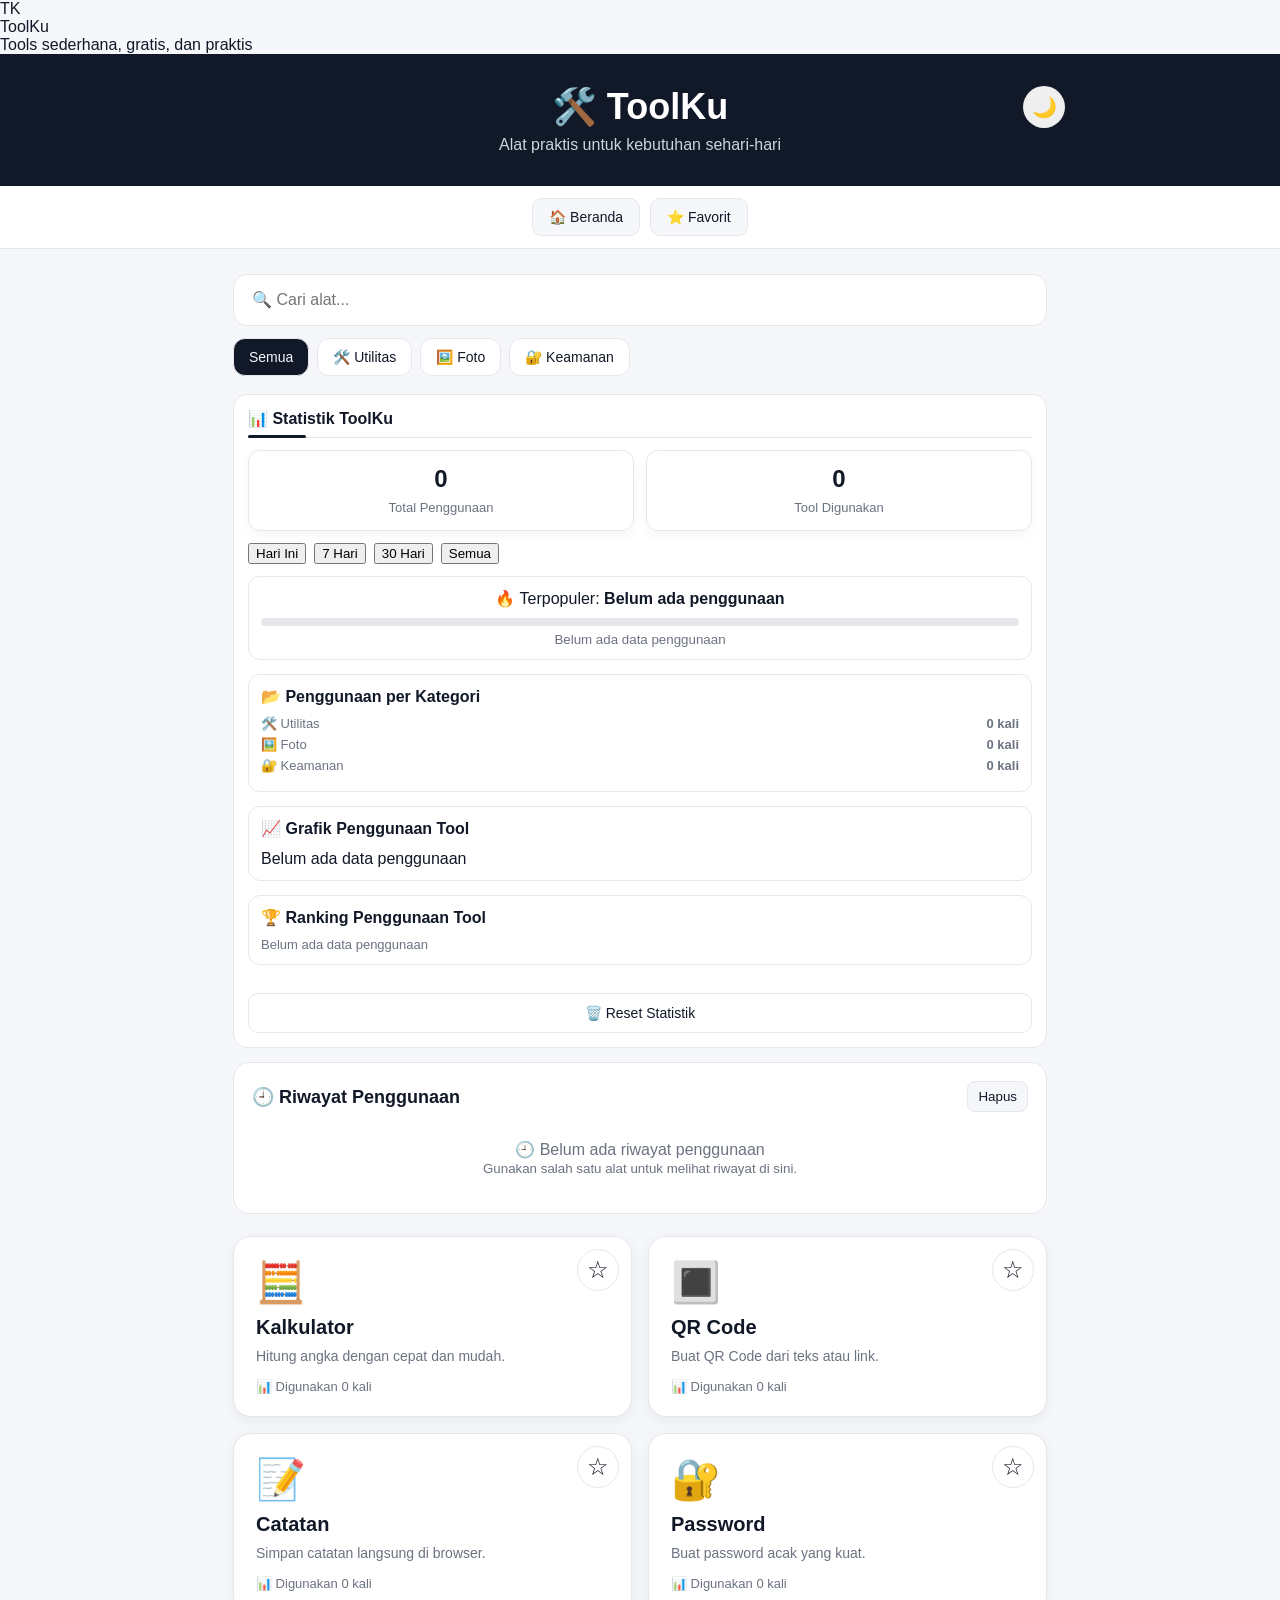
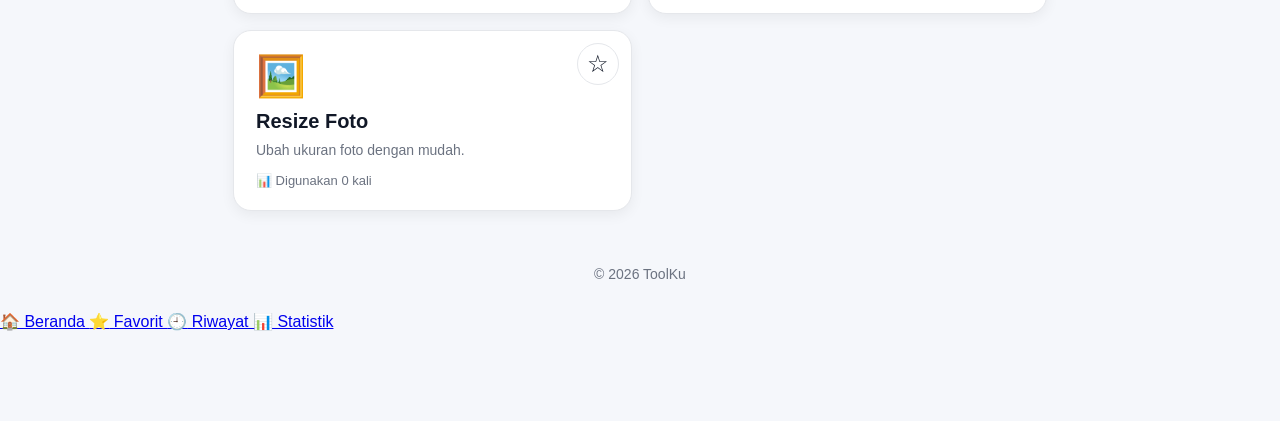
==== commit a8afdf90: "Rapikan header dashboard premium" ====
--- a/index.html
+++ b/index.html
@@ -180,8 +180,25 @@
 }
 
 .dashboard h2{
-    margin:0 0 10px;
+    display:flex;
+    align-items:center;
+    gap:8px;
+    padding-bottom:9px;
+    margin:0 0 12px;
+    border-bottom:1px solid var(--border);
+    position:relative;
     font-size:16px;
+}
+
+.dashboard h2::after{
+    content:"";
+    position:absolute;
+    left:0;
+    bottom:-1px;
+    width:58px;
+    height:3px;
+    border-radius:3px;
+    background:currentColor;
 }
 
 .dashboard-grid{
@@ -442,6 +459,37 @@
 body{
     padding-bottom:90px;
 }
+
+<style id="grafik-premium">
+.bar-grafik-tool{
+    position:relative;
+    overflow:hidden;
+}
+
+.bar-grafik-tool::after{
+    content:"";
+    position:absolute;
+    top:0;
+    left:-45%;
+    width:35%;
+    height:100%;
+    background:rgba(255,255,255,.22);
+    transform:skewX(-20deg);
+    animation:shimmerGrafik 2s ease-in-out infinite;
+}
+
+@keyframes shimmerGrafik{
+    0%{
+        left:-45%;
+    }
+    60%,100%{
+        left:125%;
+    }
+}
+
+
+</style>
+
 </style>
 <link rel="stylesheet" href="splash.css">
 <link rel="stylesheet" href="bottom-nav.css">
@@ -837,6 +885,34 @@
     tampilkanDashboard();
 }
 
+function animasiAngkaStatistik(elemen, nilaiAkhir){
+    if(!elemen){
+        return;
+    }
+
+    let nilai = 0;
+    let target = Number(nilaiAkhir) || 0;
+    let langkah = Math.max(1, Math.ceil(target / 20));
+
+    elemen.textContent = "0";
+
+    function jalankan(){
+        nilai += langkah;
+
+        if(nilai >= target){
+            nilai = target;
+        }
+
+        elemen.textContent = nilai;
+
+        if(nilai < target){
+            requestAnimationFrame(jalankan);
+        }
+    }
+
+    jalankan();
+}
+
 function tampilkanDashboard(){
     let statistik = ambilStatistikPeriode(periodeStatistikAktif);
 
@@ -856,11 +932,11 @@
     let jumlahElemen = document.getElementById("jumlahToolDipakai");
 
     if(totalElemen){
-        totalElemen.textContent = total;
+        animasiAngkaStatistik(totalElemen, total);
     }
 
     if(jumlahElemen){
-        jumlahElemen.textContent = jumlahTool;
+        animasiAngkaStatistik(jumlahElemen, jumlahTool);
     }
 
     let statistikKategoriElemen = document.getElementById("daftarStatistikKategori");
@@ -918,12 +994,18 @@
                     "<strong>" + jumlah + "</strong>" +
                     "</div>" +
                     "<div style='height:8px;border-radius:8px;background:var(--border);overflow:hidden;'>" +
-                    "<div style='width:" + persen + "%;height:100%;border-radius:8px;background:currentColor;transition:width .3s ease;'></div>" +
+                    "<div class='bar-grafik-tool' data-persen='" + persen + "' style='width:0%;height:100%;border-radius:8px;background:currentColor;transition:width .5s ease;'></div>" +
                     "</div>" +
                     "</div>";
             }).join("");
         }
     }
+
+    setTimeout(function(){
+        document.querySelectorAll(".bar-grafik-tool").forEach(function(bar){
+            bar.style.width = bar.dataset.persen + "%";
+        });
+    }, 50);
 
     let rankingToolElemen = document.getElementById("daftarRankingTool");
 
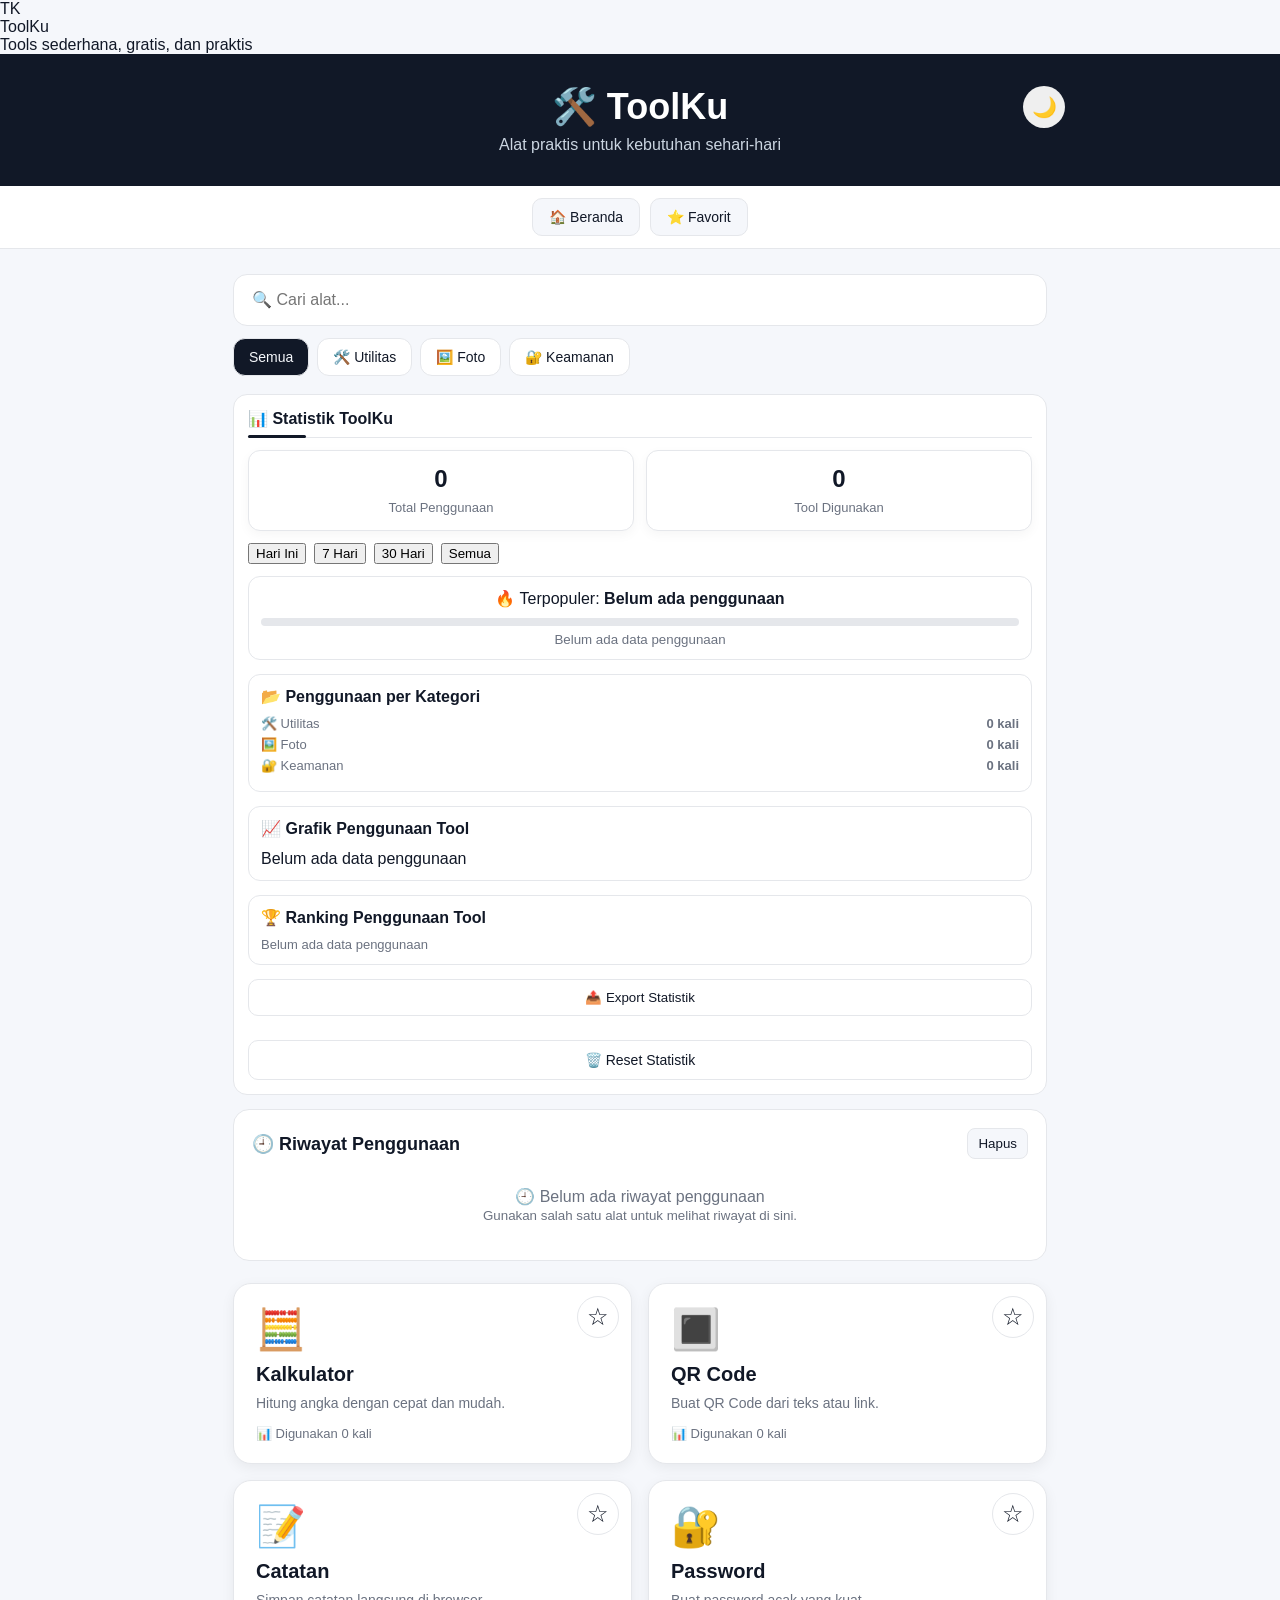
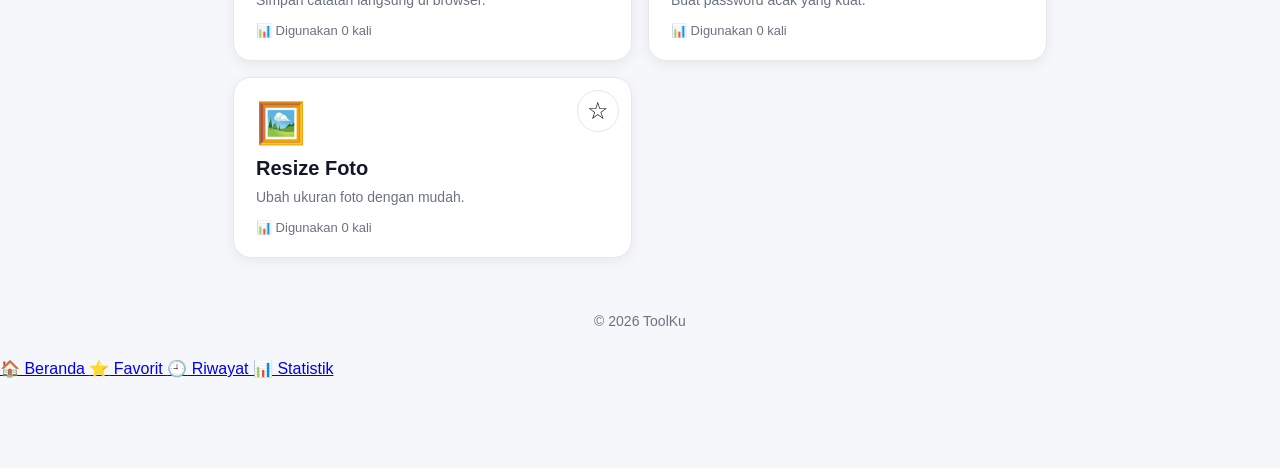
==== commit 491170dc: "Tambah export statistik" ====
--- a/index.html
+++ b/index.html
@@ -588,6 +588,10 @@
         </div>
     </div>
 
+    <button id="exportStatistik" type="button" onclick="exportStatistik()" style="width:100%;margin:0 0 10px;padding:10px 12px;border:1px solid var(--border);border-radius:10px;background:var(--card);color:var(--text);cursor:pointer;">
+        📤 Export Statistik
+    </button>
+
     <button class="reset-statistik" onclick="resetStatistik()">
         🗑️ Reset Statistik
     </button>
@@ -746,6 +750,37 @@
         "statistikTool",
         JSON.stringify(statistik)
     );
+}
+
+function exportStatistik(){
+    let data = {
+        statistikTool: JSON.parse(
+            localStorage.getItem("statistikTool") || "{}"
+        ),
+        logPenggunaanTool: JSON.parse(
+            localStorage.getItem("logPenggunaanTool") || "[]"
+        ),
+        riwayatTool: JSON.parse(
+            localStorage.getItem("riwayatTool") || "[]"
+        ),
+        waktuExport: new Date().toISOString()
+    };
+
+    let blob = new Blob(
+        [JSON.stringify(data, null, 2)],
+        {type:"application/json"}
+    );
+
+    let url = URL.createObjectURL(blob);
+    let link = document.createElement("a");
+
+    link.href = url;
+    link.download = "toolku-statistik.json";
+    document.body.appendChild(link);
+    link.click();
+    link.remove();
+
+    URL.revokeObjectURL(url);
 }
 
 function resetStatistik(){
